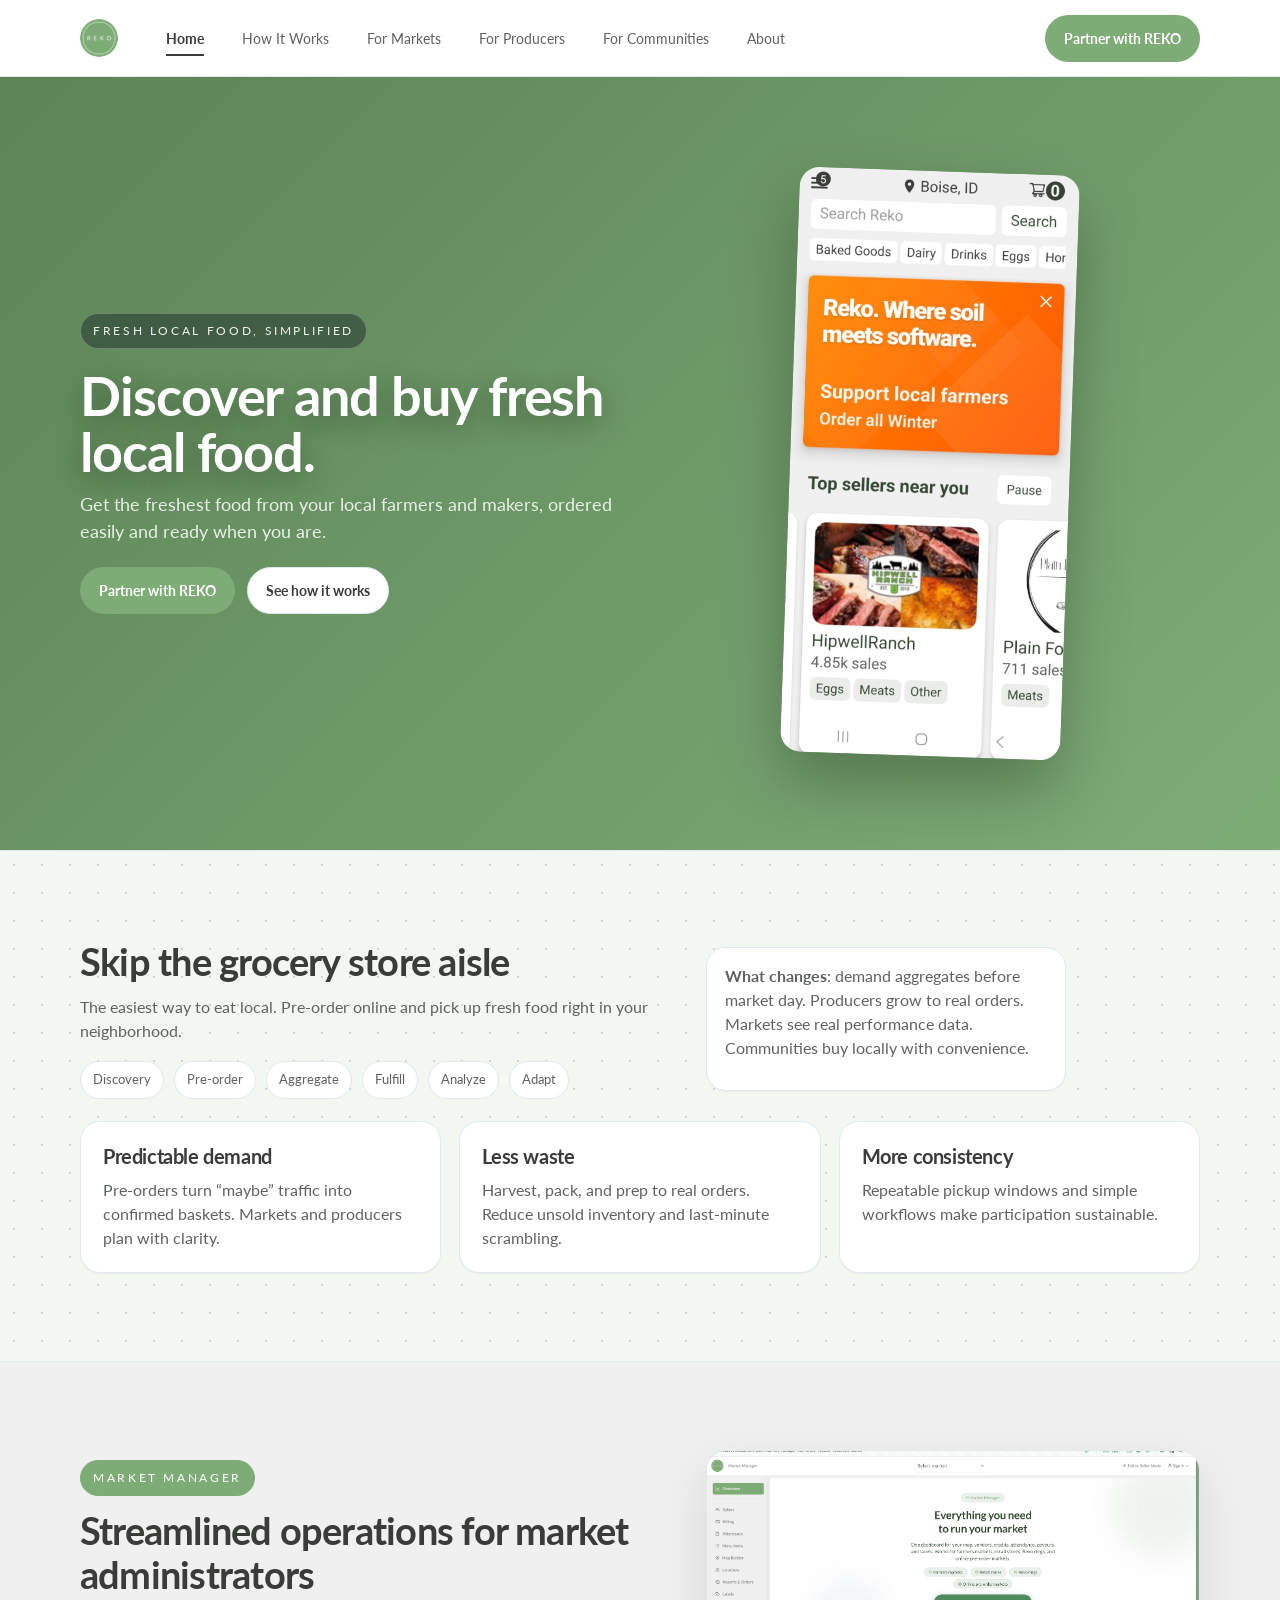
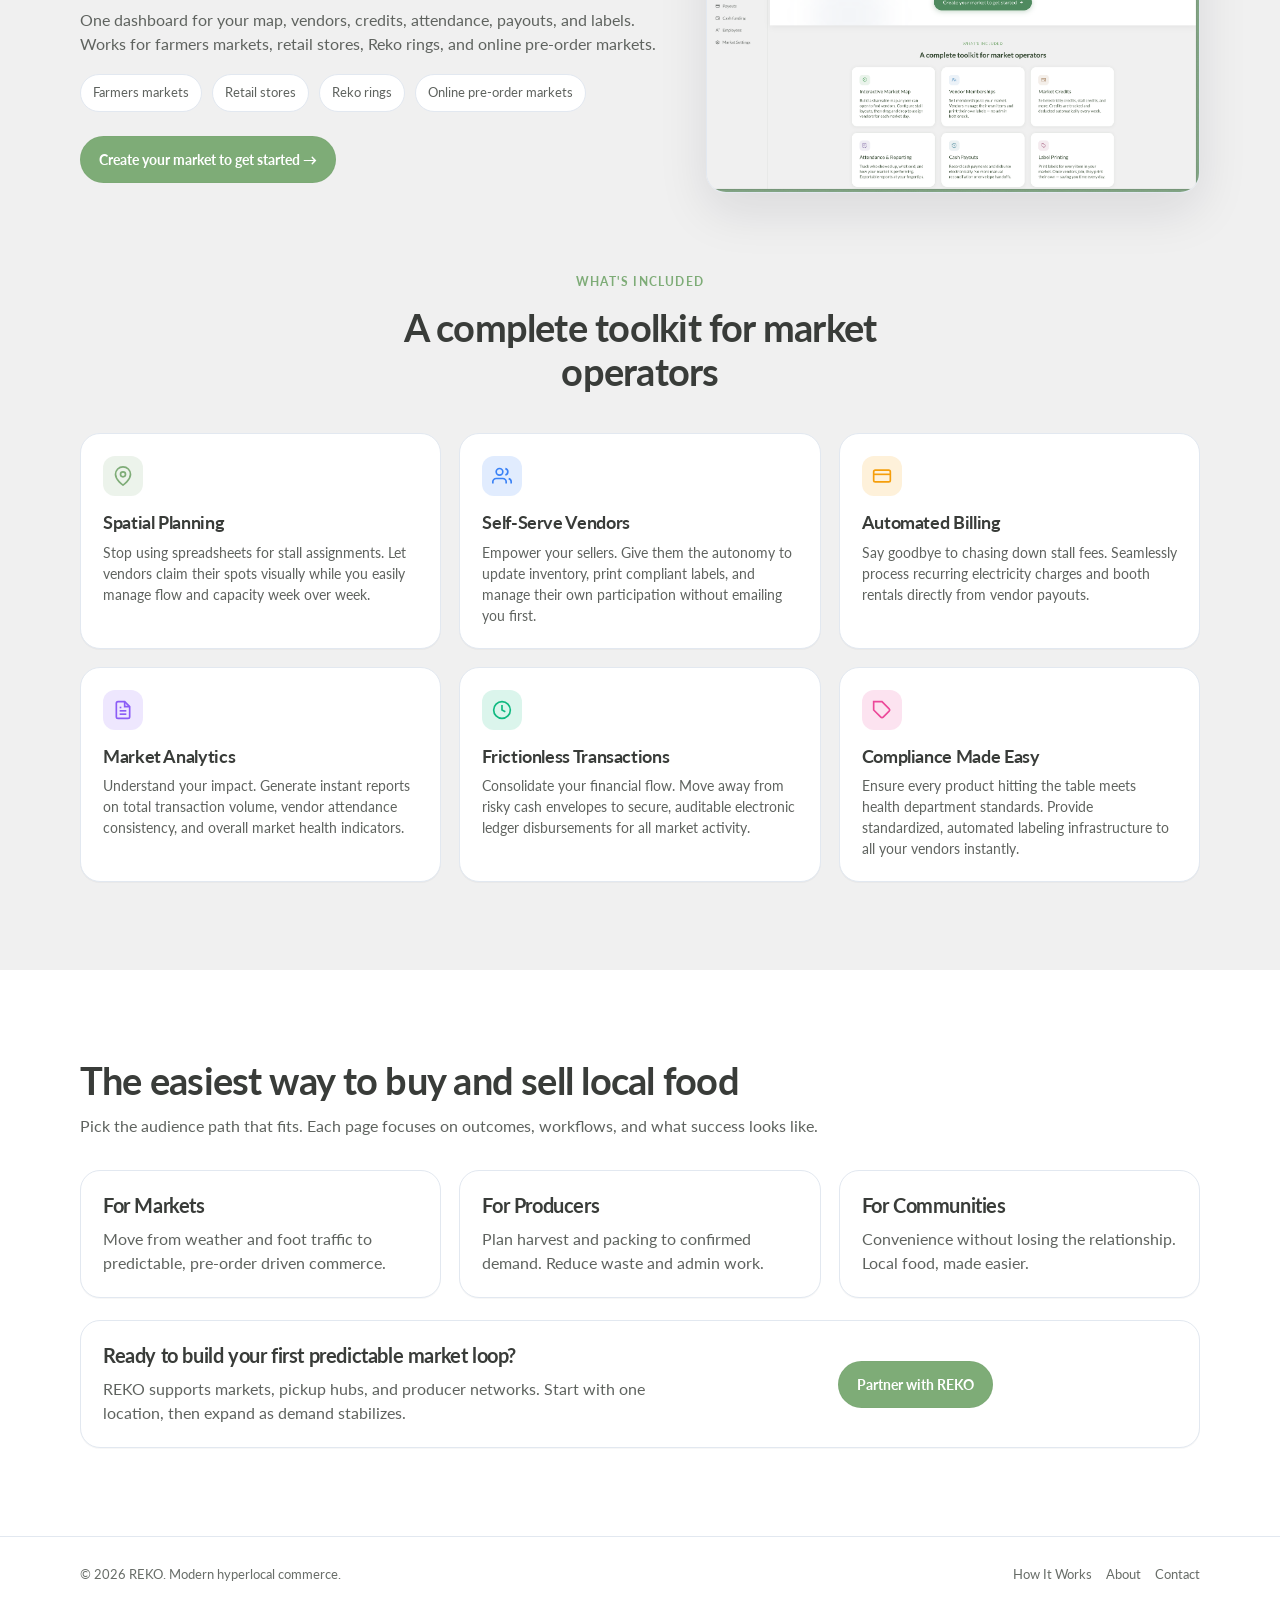
==== index.html @ f6339d3e "Initial commit with updated Market Manager hero and mobile menu fix" ====
<!doctype html>
<html lang="en">

<head>
    <meta charset="utf-8" />
    <meta name="viewport" content="width=device-width, initial-scale=1" />
    <title>REKO. Infrastructure for Local Food</title>
    <link rel="stylesheet" href="styles.css" />
</head>

<body>

    <header class="site-header">
        <div class="container navbar">
            <a class="brand" href="index.html">
                <img src="assets/reko-logo.png" alt="REKO" />
            </a>

            <button class="hamburger" data-mobile-toggle type="button">Menu</button>

            <ul class="nav-links">
                <li><a data-nav href="index.html">Home</a></li>
                <li><a data-nav href="how-it-works.html">How It Works</a></li>
                <li><a data-nav href="for-markets.html">For Markets</a></li>
                <li><a data-nav href="for-producers.html">For Producers</a></li>
                <li><a data-nav href="for-communities.html">For Communities</a></li>
                <li><a data-nav href="about.html">About</a></li>
            </ul>

            <div class="nav-cta">
                <a class="btn btn-primary" href="https://rekohub.com" target="_blank" rel="noopener">Partner with
                    REKO</a>
            </div>
        </div>

        <nav class="mobile-nav" data-mobile-menu>
            <a data-nav href="index.html">Home</a>
            <a data-nav href="how-it-works.html">How It Works</a>
            <a data-nav href="for-markets.html">For Markets</a>
            <a data-nav href="for-producers.html">For Producers</a>
            <a data-nav href="for-communities.html">For Communities</a>
            <a data-nav href="about.html">About</a>
            <a href="https://rekohub.com" target="_blank" rel="noopener">Partner with REKO</a>
        </nav>
    </header>

    <section class="hero hero-home" style="background: linear-gradient(135deg, var(--brand-2) 0%, var(--brand) 100%);">
        <div class="container hero-split">
            <div class="hero-inner">
                <span class="eyebrow">Fresh local food, simplified</span>
                <h1>Discover and buy fresh local food.</h1>
                <p>Get the freshest food from your local farmers and makers, ordered easily and ready when you are.</p>
                <div class="hero-actions">
                    <a class="btn btn-primary" href="https://rekohub.com" target="_blank" rel="noopener">Partner
                        with
                        REKO</a>
                    <a class="btn btn-ghost" href="how-it-works.html">See how it works</a>
                </div>
            </div>
            <div class="hero-image-container">
                <img src="assets/hero-app-mockup.png" alt="Reko App Mockup" />
            </div>
        </div>
    </section>


    <section class="section texture-panel bg-light-blue">
        <div class="container">
            <div class="split">
                <div>
                    <h2>Skip the grocery store aisle</h2>
                    <p>The easiest way to eat local. Pre-order online and pick up fresh food right in your neighborhood.
                    </p>

                    <div class="chips mt-18">
                        <span class="chip">Discovery</span>
                        <span class="chip">Pre-order</span>
                        <span class="chip">Aggregate</span>
                        <span class="chip">Fulfill</span>
                        <span class="chip">Analyze</span>
                        <span class="chip">Adapt</span>
                    </div>
                </div>

                <div class="kpi">
                    <p><strong>What changes</strong>: demand aggregates before market day. Producers grow to real
                        orders.
                        Markets see real performance data. Communities buy locally with convenience.</p>
                </div>
            </div>

            <div style="height:22px"></div>

            <div class="grid-3">
                <div class="card">
                    <h3>Predictable demand</h3>
                    <p>Pre-orders turn “maybe” traffic into confirmed baskets. Markets and producers plan with clarity.
                    </p>
                </div>
                <div class="card">
                    <h3>Less waste</h3>
                    <p>Harvest, pack, and prep to real orders. Reduce unsold inventory and last-minute scrambling.</p>
                </div>
                <div class="card">
                    <h3>More consistency</h3>
                    <p>Repeatable pickup windows and simple workflows make participation sustainable.</p>
                </div>
            </div>
        </div>
    </section>

    <section class="section bg-light-green">
        <div class="container">
            <div class="split">
                <div>
                    <span class="eyebrow"
                        style="background: var(--brand); border-color: var(--brand); color: white; margin-bottom: 12px;">Market
                        Manager</span>
                    <h2>Streamlined operations for market administrators</h2>
                    <p>One dashboard for your map, vendors, credits, attendance, payouts, and labels. Works for farmers
                        markets, retail stores, Reko rings, and online pre-order markets.</p>

                    <div class="chips mt-18">
                        <span class="chip">Farmers markets</span>
                        <span class="chip">Retail stores</span>
                        <span class="chip">Reko rings</span>
                        <span class="chip">Online pre-order markets</span>
                    </div>

                    <div class="mt-24">
                        <a class="btn btn-primary" href="https://rekohub.com" target="_blank" rel="noopener">Create your
                            market to get started &rarr;</a>
                    </div>
                </div>
                <div>
                    <img src="assets/market-manager-1.png"
                        alt="Market Manager Dashboard screenshot showing overview and getting started map"
                        style="border-radius: var(--radius); box-shadow: var(--shadow); border: 1px solid var(--border);" />
                </div>
            </div>

            <div style="height: 80px;"></div>

            <div style="text-align: center; max-width: 600px; margin: 0 auto 40px;">
                <p
                    style="font-weight: 700; font-size: 12px; letter-spacing: 0.1em; text-transform: uppercase; color: var(--brand);">
                    What's Included</p>
                <h2>A complete toolkit for market operators</h2>
            </div>

            <div class="grid-3">
                <div class="card">
                    <div
                        style="margin-bottom: 16px; width: 40px; height: 40px; background: rgba(126, 172, 119, 0.15); border-radius: 12px; display: flex; align-items: center; justify-content: center; color: var(--brand);">
                        <svg width="20" height="20" viewBox="0 0 24 24" fill="none" stroke="currentColor"
                            stroke-width="2">
                            <path d="M21 10c0 7-9 13-9 13s-9-6-9-13a9 9 0 0 1 18 0z"></path>
                            <circle cx="12" cy="10" r="3"></circle>
                        </svg>
                    </div>
                    <h3 style="font-size: 18px; margin-bottom: 8px;">Spatial Planning</h3>
                    <p style="font-size: 14px; margin-bottom: 0;">Stop using spreadsheets for stall assignments. Let
                        vendors claim their spots visually while you easily manage flow and capacity week over week.</p>
                </div>
                <div class="card">
                    <div
                        style="margin-bottom: 16px; width: 40px; height: 40px; background: rgba(59, 130, 246, 0.15); border-radius: 12px; display: flex; align-items: center; justify-content: center; color: #3b82f6;">
                        <svg width="20" height="20" viewBox="0 0 24 24" fill="none" stroke="currentColor"
                            stroke-width="2">
                            <path d="M17 21v-2a4 4 0 0 0-4-4H5a4 4 0 0 0-4 4v2"></path>
                            <circle cx="9" cy="7" r="4"></circle>
                            <path d="M23 21v-2a4 4 0 0 0-3-3.87"></path>
                            <path d="M16 3.13a4 4 0 0 1 0 7.75"></path>
                        </svg>
                    </div>
                    <h3 style="font-size: 18px; margin-bottom: 8px;">Self-Serve Vendors</h3>
                    <p style="font-size: 14px; margin-bottom: 0;">Empower your sellers. Give them the autonomy to update
                        inventory, print compliant labels, and manage their own participation without emailing you
                        first.</p>
                </div>
                <div class="card">
                    <div
                        style="margin-bottom: 16px; width: 40px; height: 40px; background: rgba(245, 158, 11, 0.15); border-radius: 12px; display: flex; align-items: center; justify-content: center; color: #f59e0b;">
                        <svg width="20" height="20" viewBox="0 0 24 24" fill="none" stroke="currentColor"
                            stroke-width="2">
                            <rect x="2" y="5" width="20" height="14" rx="2"></rect>
                            <line x1="2" y1="10" x2="22" y2="10"></line>
                        </svg>
                    </div>
                    <h3 style="font-size: 18px; margin-bottom: 8px;">Automated Billing</h3>
                    <p style="font-size: 14px; margin-bottom: 0;">Say goodbye to chasing down stall fees. Seamlessly
                        process recurring electricity charges and booth rentals directly from vendor payouts.</p>
                </div>
                <div class="card">
                    <div
                        style="margin-bottom: 16px; width: 40px; height: 40px; background: rgba(139, 92, 246, 0.15); border-radius: 12px; display: flex; align-items: center; justify-content: center; color: #8b5cf6;">
                        <svg width="20" height="20" viewBox="0 0 24 24" fill="none" stroke="currentColor"
                            stroke-width="2">
                            <path d="M14 2H6a2 2 0 0 0-2 2v16a2 2 0 0 0 2 2h12a2 2 0 0 0 2-2V8z"></path>
                            <polyline points="14 2 14 8 20 8"></polyline>
                            <line x1="16" y1="13" x2="8" y2="13"></line>
                            <line x1="16" y1="17" x2="8" y2="17"></line>
                            <polyline points="10 9 9 9 8 9"></polyline>
                        </svg>
                    </div>
                    <h3 style="font-size: 18px; margin-bottom: 8px;">Market Analytics</h3>
                    <p style="font-size: 14px; margin-bottom: 0;">Understand your impact. Generate instant reports on
                        total transaction volume, vendor attendance consistency, and overall market health indicators.
                    </p>
                </div>
                <div class="card">
                    <div
                        style="margin-bottom: 16px; width: 40px; height: 40px; background: rgba(16, 185, 129, 0.15); border-radius: 12px; display: flex; align-items: center; justify-content: center; color: #10b981;">
                        <svg width="20" height="20" viewBox="0 0 24 24" fill="none" stroke="currentColor"
                            stroke-width="2">
                            <circle cx="12" cy="12" r="10"></circle>
                            <polyline points="12 6 12 12 16 14"></polyline>
                        </svg>
                    </div>
                    <h3 style="font-size: 18px; margin-bottom: 8px;">Frictionless Transactions</h3>
                    <p style="font-size: 14px; margin-bottom: 0;">Consolidate your financial flow. Move away from risky
                        cash envelopes to secure, auditable electronic ledger disbursements for all market activity.</p>
                </div>
                <div class="card">
                    <div
                        style="margin-bottom: 16px; width: 40px; height: 40px; background: rgba(236, 72, 153, 0.15); border-radius: 12px; display: flex; align-items: center; justify-content: center; color: #ec4899;">
                        <svg width="20" height="20" viewBox="0 0 24 24" fill="none" stroke="currentColor"
                            stroke-width="2">
                            <path d="M20.59 13.41l-7.17 7.17a2 2 0 0 1-2.83 0L2 12V2h10l8.59 8.59a2 2 0 0 1 0 2.82z">
                            </path>
                            <line x1="7" y1="7" x2="7.01" y2="7"></line>
                        </svg>
                    </div>
                    <h3 style="font-size: 18px; margin-bottom: 8px;">Compliance Made Easy</h3>
                    <p style="font-size: 14px; margin-bottom: 0;">Ensure every product hitting the table meets health
                        department standards. Provide standardized, automated labeling infrastructure to all your
                        vendors instantly.</p>
                </div>
            </div>

        </div>
    </section>

    <section class="section">
        <div class="container">
            <h2>The easiest way to buy and sell local food</h2>
            <p>Pick the audience path that fits. Each page focuses on outcomes, workflows, and what success looks like.
            </p>

            <div style="height:18px"></div>

            <div class="grid-3">
                <a class="card" href="for-markets.html">
                    <h3>For Markets</h3>
                    <p>Move from weather and foot traffic to predictable, pre-order driven commerce.</p>
                </a>
                <a class="card" href="for-producers.html">
                    <h3>For Producers</h3>
                    <p>Plan harvest and packing to confirmed demand. Reduce waste and admin work.</p>
                </a>
                <a class="card" href="for-communities.html">
                    <h3>For Communities</h3>
                    <p>Convenience without losing the relationship. Local food, made easier.</p>
                </a>
            </div>

            <div style="height:22px"></div>

            <div class="card">
                <div class="split">
                    <div>
                        <h3>Ready to build your first predictable market loop?</h3>
                        <p>REKO supports markets, pickup hubs, and producer networks. Start with one location, then
                            expand as demand stabilizes.</p>
                    </div>
                    <div
                        style="display:flex; gap:12px; justify-content:flex-end; align-items:flex-start; flex-wrap:wrap;">
                        <a class="btn btn-primary" href="https://rekohub.com" target="_blank" rel="noopener">Partner
                            with REKO</a>
                        <a class="btn btn-light" href="how-it-works.html">Explore How It Works</a>
                    </div>
                </div>
            </div>
        </div>
    </section>

    <footer class="site-footer">
        <div class="container footer-row">
            <div>© 2026 REKO. Modern hyperlocal commerce.</div>
            <div class="footer-links">
                <a href="how-it-works.html">How It Works</a>
                <a href="about.html">About</a>
                <a href="mailto:hello@reko.example">Contact</a>
            </div>
        </div>
    </footer>

    <script src="script.js"></script>
</body>

</html>
---- styles.css ----
/* styles.css */
@import url('https://fonts.googleapis.com/css2?family=Lato:wght@400;700;900&display=swap');

/* REKO static site. Assumes this structure:
   /index.html
   /how-it-works.html
   /for-markets.html
   /for-producers.html
   /for-communities.html
   /about.html
   /styles.css
   /script.js
   /assets/reko-logo.png
   /assets/hero-farmer.jpg
   /assets/how-it-works.jpg
   /assets/for-markets.jpg
   /assets/for-producers.jpg
   /assets/for-communities.jpg
   /assets/about.jpg
*/

:root {
    --bg: #ffffff;
    --text: #393c39;
    --muted: #5f635f;
    --muted-2: #686d68;
    --border: #e2e8f0;
    --surface: #f2f7f1;
    --surface-2: #f0f0f0;
    --brand: #7eac77;
    --brand-2: #5c8456;
    --shadow: 0 18px 50px rgba(15, 23, 42, 0.10);
    --radius: 20px;
    --radius-sm: 14px;
    --container: 1120px;
}

/* Base */
* {
    box-sizing: border-box;
}

html,
body {
    height: 100%;
}

body {
    margin: 0;
    font-family: 'Lato', ui-sans-serif, system-ui, -apple-system, Segoe UI, Roboto, Helvetica, Arial, "Apple Color Emoji", "Segoe UI Emoji";
    color: var(--text);
    background: var(--bg);
    line-height: 1.5;
}

img {
    max-width: 100%;
    height: auto;
    display: block;
}

a {
    color: inherit;
    text-decoration: none;
}

p {
    margin: 0 0 14px;
    color: var(--muted);
}

h1,
h2,
h3 {
    margin: 0 0 12px;
    letter-spacing: -0.02em;
}

h1 {
    font-size: clamp(38px, 4.2vw, 56px);
    line-height: 1.05;
}

h2 {
    font-size: clamp(28px, 3vw, 40px);
    line-height: 1.15;
}

h3 {
    font-size: 20px;
    line-height: 1.2;
}

.container {
    width: min(var(--container), calc(100% - 48px));
    margin: 0 auto;
}

/* Header / Nav */
.site-header {
    position: sticky;
    top: 0;
    z-index: 50;
    background: rgba(255, 255, 255, 0.92);
    backdrop-filter: blur(10px);
    border-bottom: 1px solid var(--border);
}

.navbar {
    display: flex;
    align-items: center;
    justify-content: flex-start;
    gap: 40px;
    height: 76px;
}

.brand {
    display: flex;
    align-items: center;
    gap: 12px;
}

.brand img {
    width: 38px;
    height: 38px;
    border-radius: 999px;
}

.nav-links {
    display: flex;
    align-items: center;
    gap: 22px;
    flex-wrap: wrap;
    justify-content: center;
    list-style: none;
    padding: 0;
    margin: 0;
}

.nav-links a {
    font-size: 14px;
    color: var(--muted);
    padding: 10px 8px;
    border-radius: 10px;
    transition: color 0.15s ease;
}

.nav-links a:hover {
    color: var(--brand);
}

.nav-links a.active {
    color: var(--text);
    font-weight: 650;
    text-decoration: underline;
    text-underline-offset: 10px;
    text-decoration-thickness: 2px;
}

.nav-cta {
    display: flex;
    align-items: center;
    gap: 10px;
    min-width: 200px;
    justify-content: flex-end;
    margin-left: auto;
}

.hamburger {
    display: none;
    border: 1px solid var(--border);
    background: #fff;
    padding: 10px 12px;
    border-radius: 12px;
    cursor: pointer;
}

/* Buttons */
.btn {
    display: inline-flex;
    align-items: center;
    justify-content: center;
    gap: 10px;
    padding: 12px 18px;
    border-radius: 999px;
    font-weight: 650;
    font-size: 14px;
    border: 1px solid transparent;
    transition: transform .06s ease, background .2s ease, border-color .2s ease, color .2s ease;
    white-space: nowrap;
}

.btn:active {
    transform: translateY(1px);
}

.btn-primary {
    background: var(--brand);
    color: #fff;
    border-color: rgba(0, 0, 0, 0.02);
}

.btn-primary:hover {
    background: var(--brand-2);
}

.btn-light {
    background: rgba(255, 255, 255, 0.08);
    color: #fff;
    border-color: rgba(255, 255, 255, 0.35);
}

.btn-light:hover {
    background: rgba(255, 255, 255, 0.14);
    border-color: rgba(255, 255, 255, 0.55);
}

.btn-ghost {
    background: #fff;
    color: var(--text);
    border-color: var(--border);
}

.btn-ghost:hover {
    background: var(--surface-2);
}

/* Hero */
.hero {
    position: relative;
    min-height: 560px;
    display: flex;
    align-items: center;
    overflow: hidden;
    background-color: #0b1220;
    background-size: cover;
    background-position: center;
    background-repeat: no-repeat;
}

.hero::before {
    content: "";
    position: absolute;
    inset: 0;
    background:
        linear-gradient(180deg, rgba(2, 6, 23, 0.55) 0%, rgba(2, 6, 23, 0.66) 45%, rgba(2, 6, 23, 0.72) 100%),
        var(--hero-image, none);
    background-size: 100% auto;
    background-position: center;
    background-repeat: no-repeat;
}

.hero .container {
    position: relative;
    padding: 94px 0;
}

.hero-inner {
    max-width: 860px;
}

.hero-home::before {
    display: none;
}

.hero-split {
    display: grid;
    grid-template-columns: 1fr 1fr;
    gap: 40px;
    align-items: center;
}

.hero-image-container {
    display: flex;
    justify-content: center;
}

.hero-image-container img {
    width: 280px;
    height: 585px;
    object-fit: cover;
    object-position: center bottom;
    border-radius: 20px;
    box-shadow: 0 32px 64px rgba(0, 0, 0, 0.25);
    transform: rotate(2deg);
    transition: transform 0.3s ease;
}

.hero-image-container img:hover {
    transform: rotate(0deg) scale(1.02);
}

.eyebrow {
    display: inline-flex;
    align-items: center;
    gap: 8px;
    font-size: 12px;
    letter-spacing: 0.22em;
    text-transform: uppercase;
    color: rgba(255, 255, 255, 0.92);
    padding: 8px 12px;
    border-radius: 999px;
    border: 1px solid rgba(255, 255, 255, 0.25);
    background: rgba(2, 6, 23, 0.35);
    margin-bottom: 18px;
}

.hero h1 {
    color: #fff;
    text-shadow: 0 8px 28px rgba(0, 0, 0, 0.35);
}

.hero p {
    color: rgba(255, 255, 255, 0.86);
    font-size: 18px;
}

.hero-actions {
    margin-top: 22px;
    display: flex;
    gap: 12px;
    flex-wrap: wrap;
}

.hero-note {
    margin-top: 18px;
    color: rgba(255, 255, 255, 0.68);
    font-size: 13px;
}

/* Sections */
.section {
    padding: 88px 0;
}

.section.compact {
    padding: 64px 0;
}

.section.alt {
    background: var(--surface);
}

.bg-light-blue {
    background-color: #f2f7f1 !important;
}

.bg-light-green {
    background-color: #f0f0f0 !important;
}

.texture-panel {
    background-color: #fcfdfd;
    background-image: radial-gradient(#d1d5db 1px, transparent 0);
    background-size: 28px 28px;
    border-top: 1px solid var(--border);
    border-bottom: 1px solid var(--border);
}

.section-head {
    display: flex;
    align-items: flex-start;
    justify-content: space-between;
    gap: 22px;
    margin-bottom: 28px;
}

.section-head .lead {
    max-width: 760px;
    font-size: 18px;
    color: var(--muted);
}

.kpi {
    border: 1px solid var(--border);
    background: #fff;
    border-radius: var(--radius);
    padding: 16px 18px;
    box-shadow: 0 1px 0 rgba(2, 6, 23, 0.03);
    max-width: 360px;
    color: var(--muted);
}

.kpi b {
    color: var(--text);
}

/* Cards / grids */
.grid-3 {
    display: grid;
    grid-template-columns: repeat(3, minmax(0, 1fr));
    gap: 18px;
}

.grid-2 {
    display: grid;
    grid-template-columns: repeat(2, minmax(0, 1fr));
    gap: 18px;
}

.card {
    border: 1px solid var(--border);
    background: #fff;
    border-radius: var(--radius);
    padding: 22px;
    box-shadow: 0 1px 0 rgba(2, 6, 23, 0.03);
}

.card h3 {
    margin-bottom: 10px;
}

.card p {
    margin: 0;
    color: var(--muted);
}

.card-link {
    display: block;
    border: 1px solid var(--border);
    background: #fff;
    border-radius: var(--radius);
    padding: 22px;
    box-shadow: 0 1px 0 rgba(2, 6, 23, 0.03);
    transition: transform .08s ease, box-shadow .2s ease, border-color .2s ease;
}

.card-link:hover {
    transform: translateY(-1px);
    box-shadow: var(--shadow);
    border-color: rgba(126, 172, 119, 0.45);
}

.card-link .pill {
    display: inline-flex;
    padding: 6px 10px;
    border-radius: 999px;
    border: 1px solid var(--border);
    background: var(--surface);
    color: var(--muted);
    font-size: 12px;
    margin-bottom: 10px;
}

/* Chips */
.chips {
    display: flex;
    flex-wrap: wrap;
    gap: 10px;
    margin-top: 16px;
}

.chip {
    display: inline-flex;
    align-items: center;
    padding: 8px 12px;
    border-radius: 999px;
    border: 1px solid var(--border);
    background: #fff;
    color: var(--muted);
    font-size: 13px;
}

/* Split section */
.split {
    display: grid;
    grid-template-columns: 1.1fr 0.9fr;
    gap: 22px;
    align-items: center;
}

.split .card {
    height: 100%;
}

/* Footer */
.site-footer {
    border-top: 1px solid var(--border);
    background: #fff;
    padding: 28px 0;
}

.footer-row {
    display: flex;
    align-items: center;
    justify-content: space-between;
    gap: 14px;
    flex-wrap: wrap;
    color: var(--muted-2);
    font-size: 13px;
}

.footer-links {
    display: flex;
    gap: 14px;
}

.footer-links a {
    color: var(--muted-2);
}

.footer-links a:hover {
    color: var(--text);
}

/* Responsive */
@media (max-width: 980px) {
    .grid-3 {
        grid-template-columns: 1fr;
    }

    .grid-2 {
        grid-template-columns: 1fr;
    }

    .split {
        grid-template-columns: 1fr;
    }

    .section-head {
        flex-direction: column;
    }

    .hero-split {
        grid-template-columns: 1fr;
        text-align: center;
        gap: 32px;
    }

    .hero-actions {
        justify-content: center;
    }

    .hero-image-container img {
        transform: none;
    }

    .nav-links {
        display: none;
    }

    .hamburger {
        display: inline-flex;
    }

    .nav-cta {
        min-width: auto;
    }

    .brand {
        min-width: auto;
    }
}

/* Mobile nav drawer */
.mobile-nav {
    display: none;
    border-top: 1px solid var(--border);
    background: rgba(255, 255, 255, 0.98);
}

.mobile-nav.open {
    display: block;
}

.mobile-nav .container {
    padding: 14px 0 18px;
}

.mobile-nav a {
    display: block;
    padding: 12px 10px;
    border-radius: 12px;
    color: var(--muted);
}

.mobile-nav a:hover {
    background: var(--surface-2);
    color: var(--text);
}

.mobile-nav a.active {
    color: var(--text);
    font-weight: 650;
}

/* Utility spacing helpers (avoid inline height divs) */
.mt-12 {
    margin-top: 12px;
}

.mt-18 {
    margin-top: 18px;
}

.mt-24 {
    margin-top: 24px;
}

.mb-0 {
    margin-bottom: 0;
}
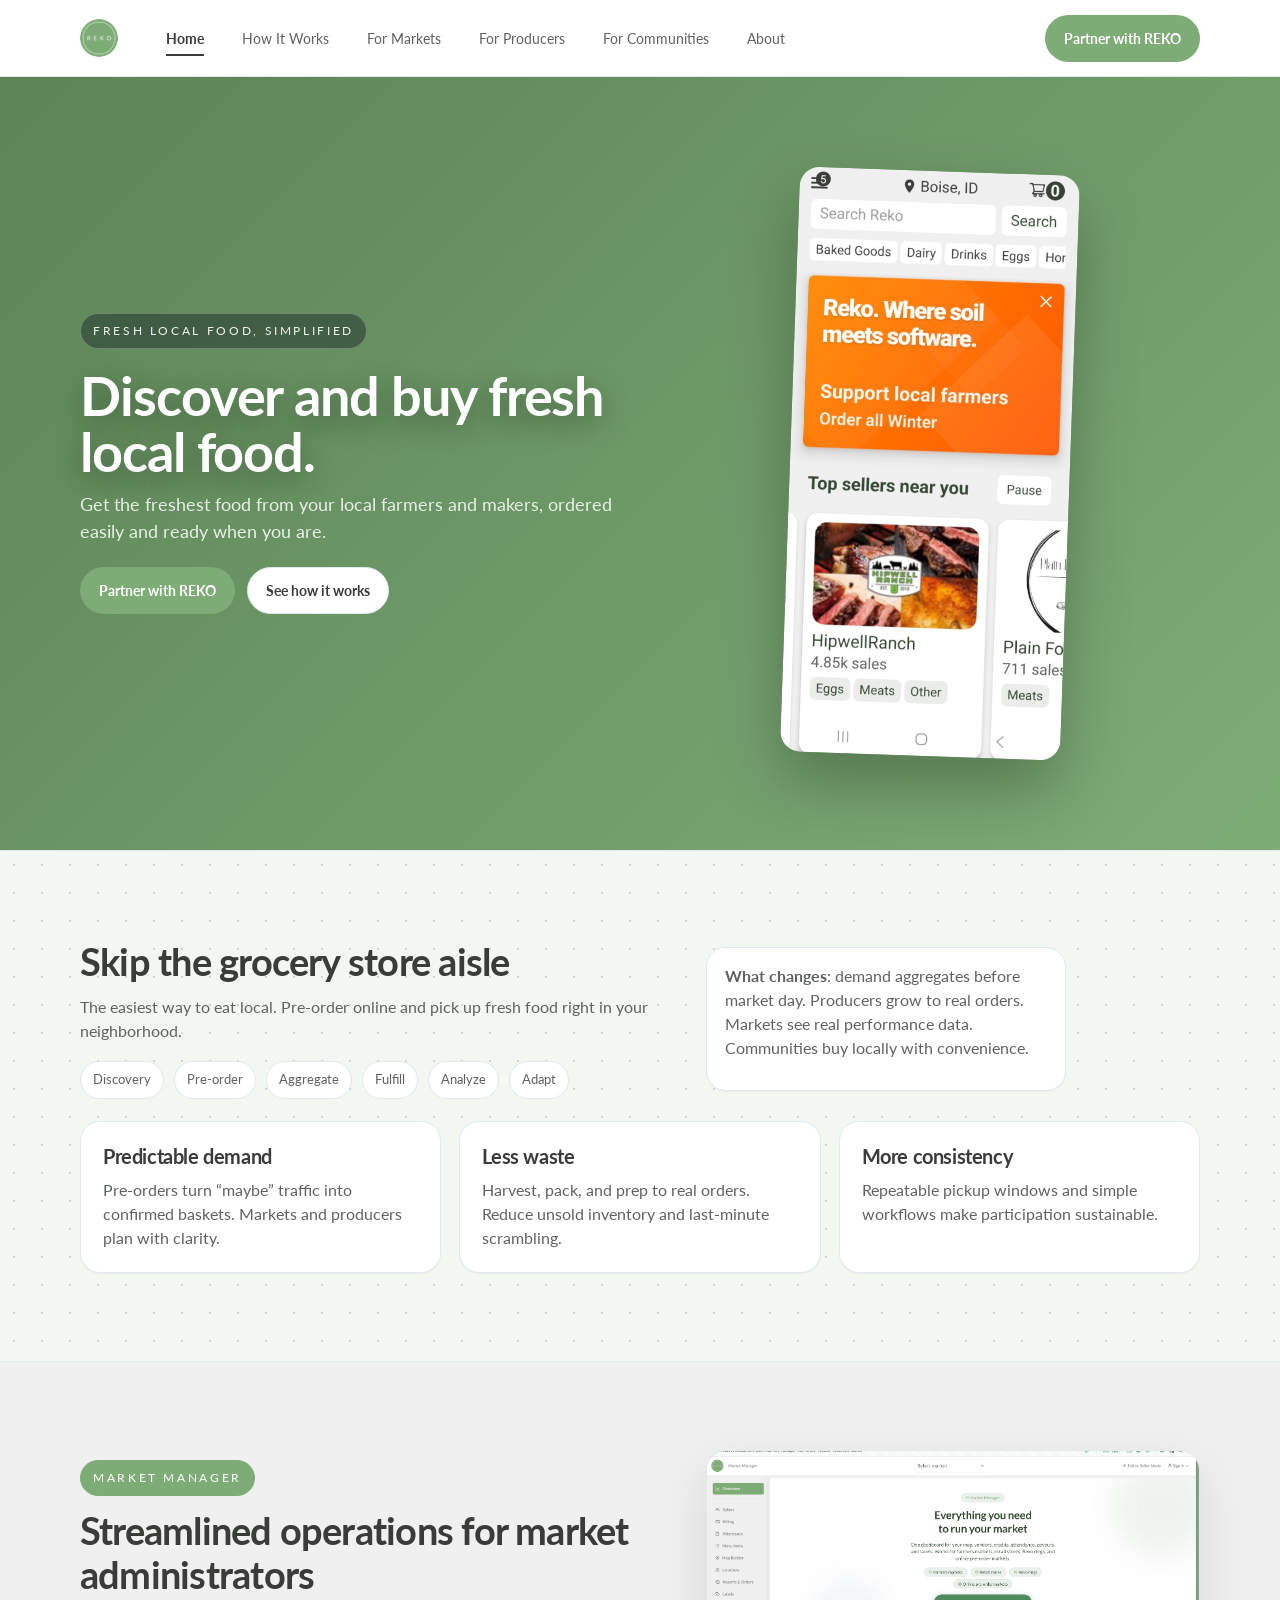
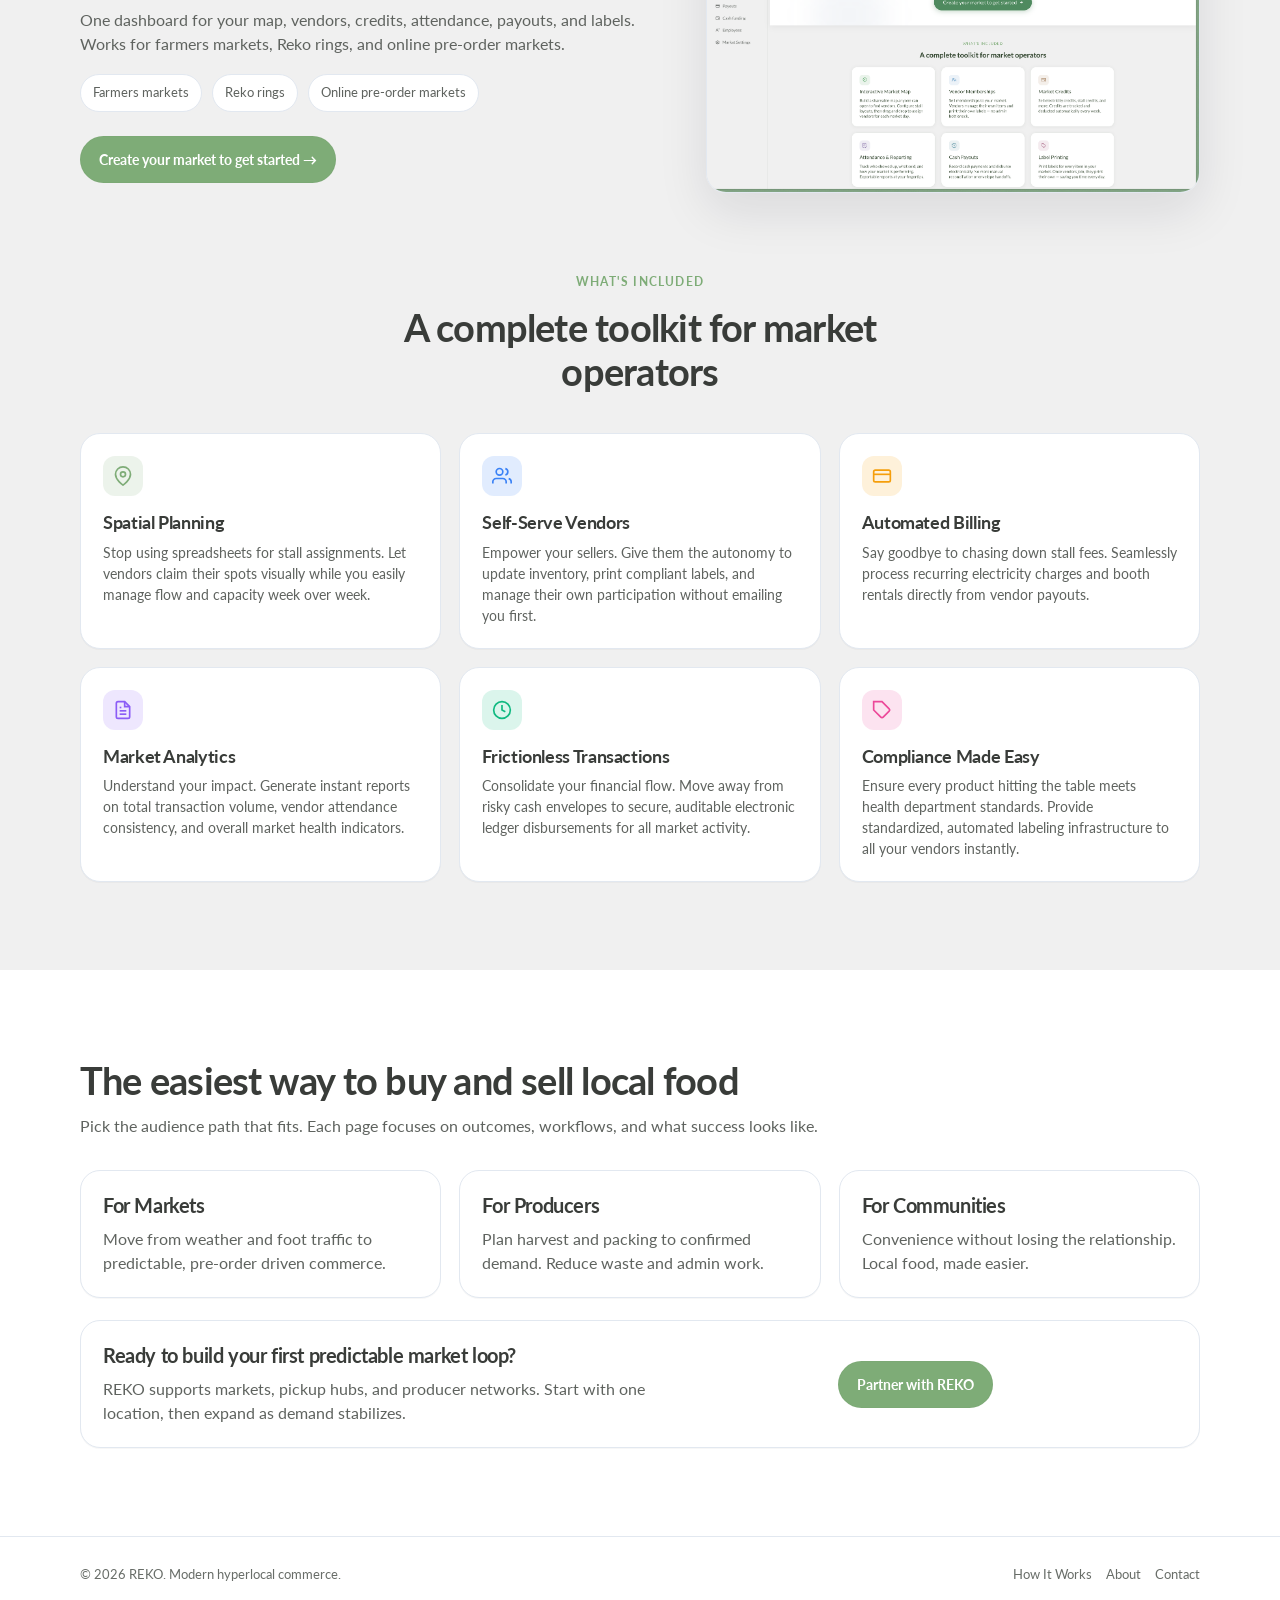
==== commit b5b736ac: "Remove 'retail stores' from Market Manager section" ====
--- a/index.html
+++ b/index.html
@@ -118,11 +118,10 @@
                         Manager</span>
                     <h2>Streamlined operations for market administrators</h2>
                     <p>One dashboard for your map, vendors, credits, attendance, payouts, and labels. Works for farmers
-                        markets, retail stores, Reko rings, and online pre-order markets.</p>
+                        markets, Reko rings, and online pre-order markets.</p>
 
                     <div class="chips mt-18">
                         <span class="chip">Farmers markets</span>
-                        <span class="chip">Retail stores</span>
                         <span class="chip">Reko rings</span>
                         <span class="chip">Online pre-order markets</span>
                     </div>
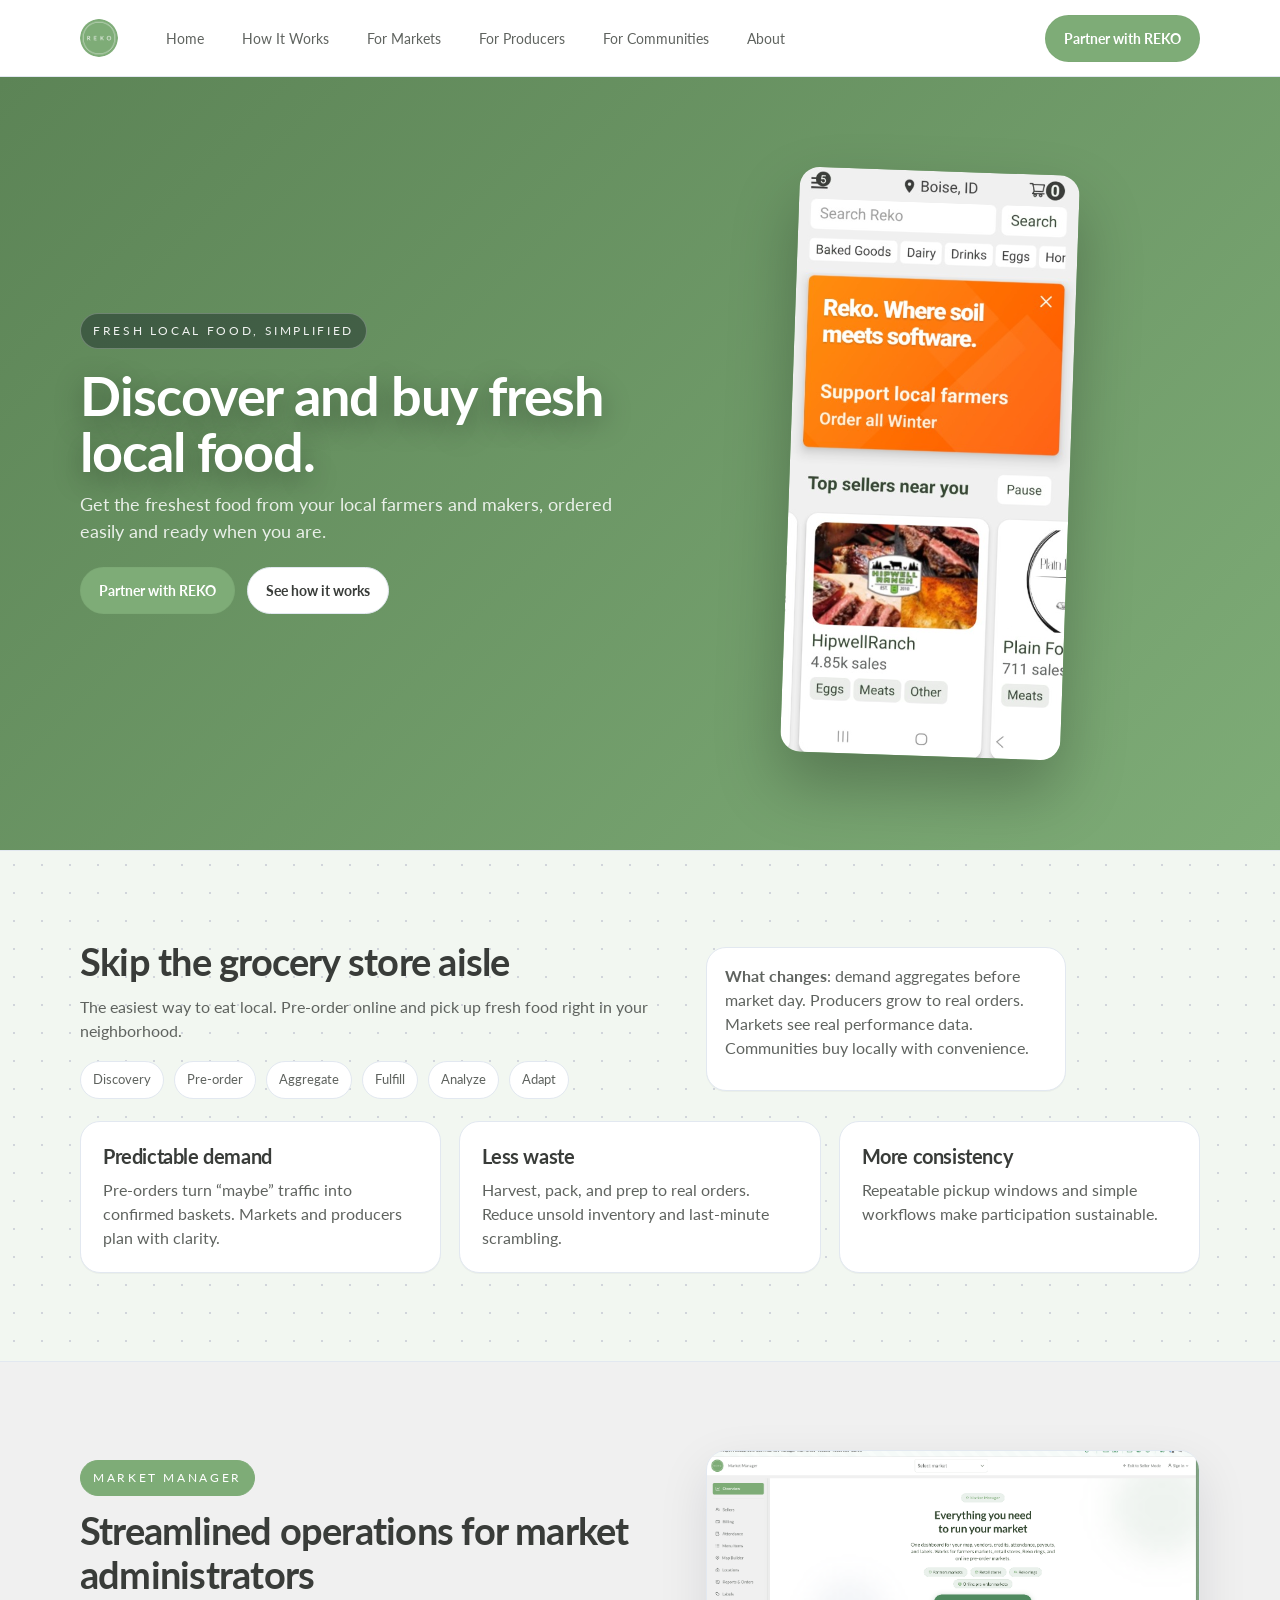
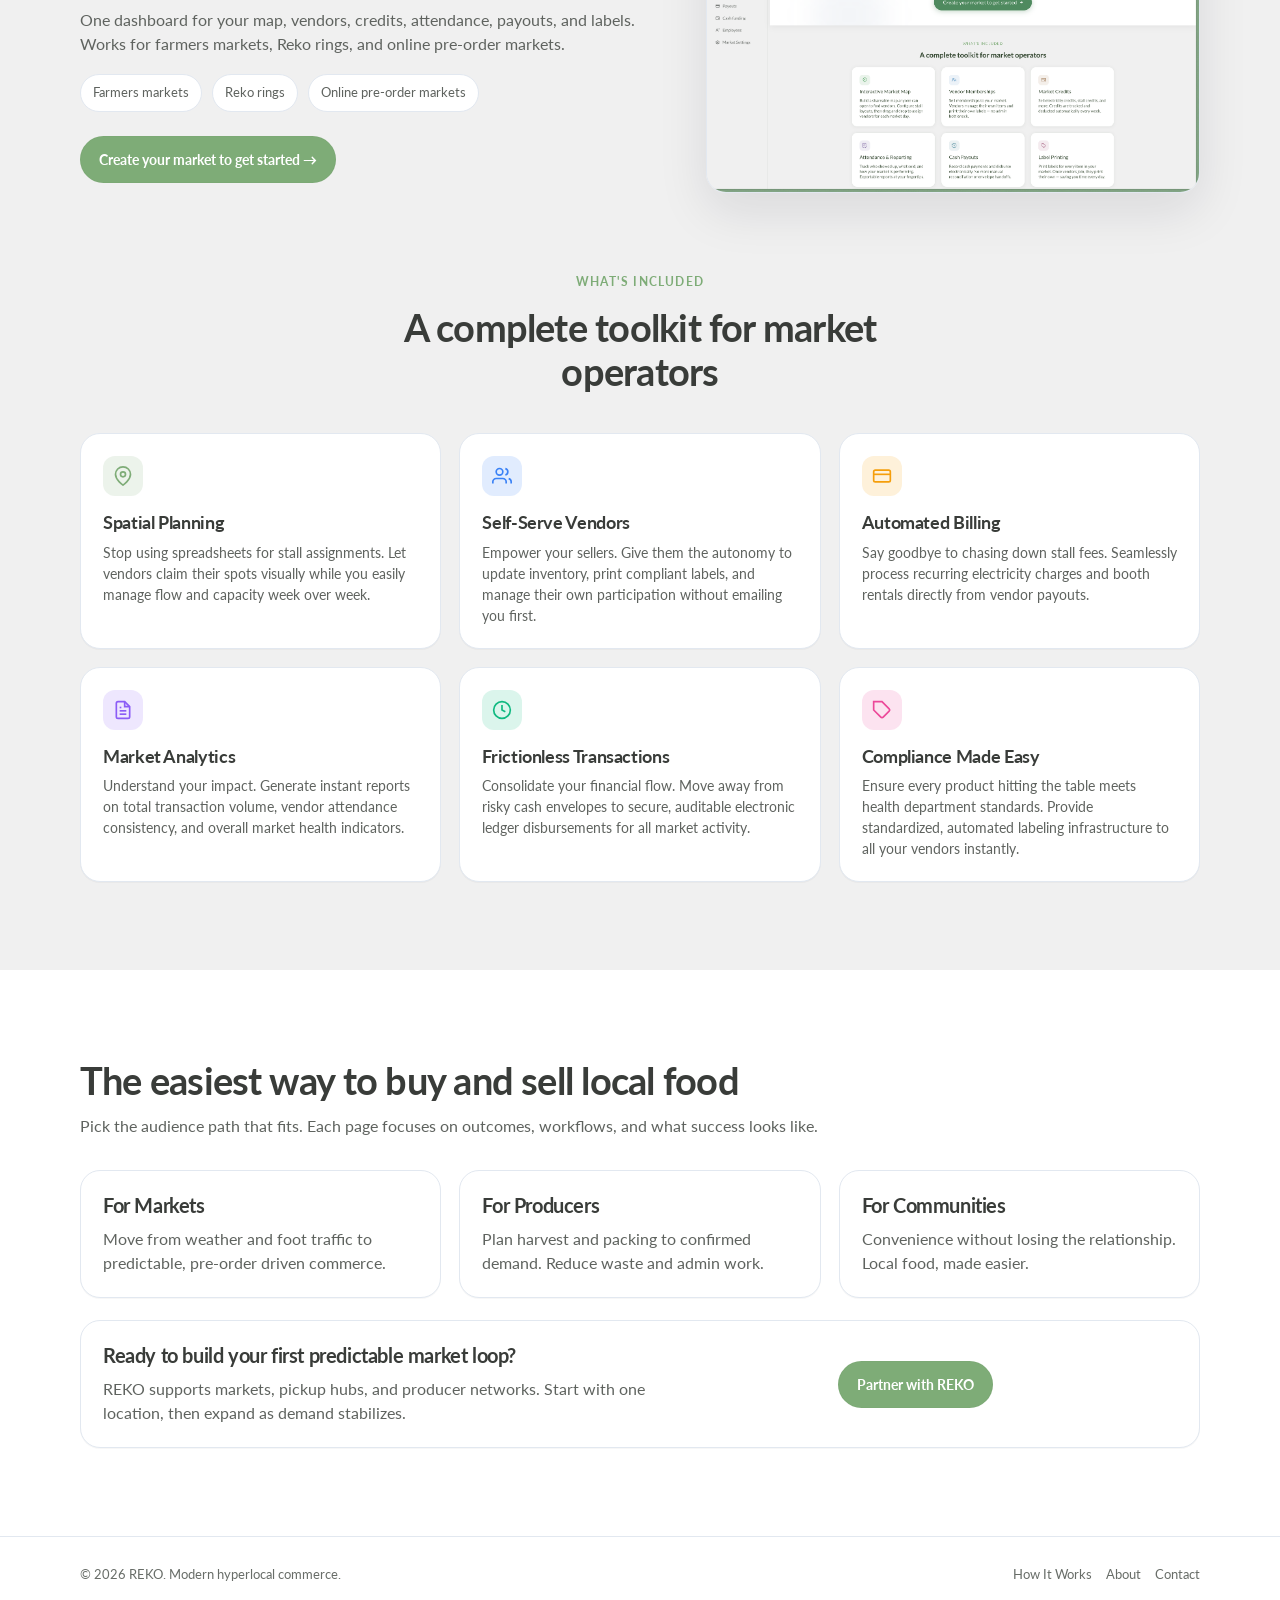
==== commit f9f82ea5: "Audit and fix mobile menu implementation across all HTML files" ====
--- a/styles.css
+++ b/styles.css
@@ -599,4 +599,14 @@
 
 .mb-0 {
     margin-bottom: 0;
+}
+
+@media (min-width: 981px) {
+    .mobile-nav {
+        display: none !important;
+    }
+
+    .hamburger {
+        display: none;
+    }
 }
